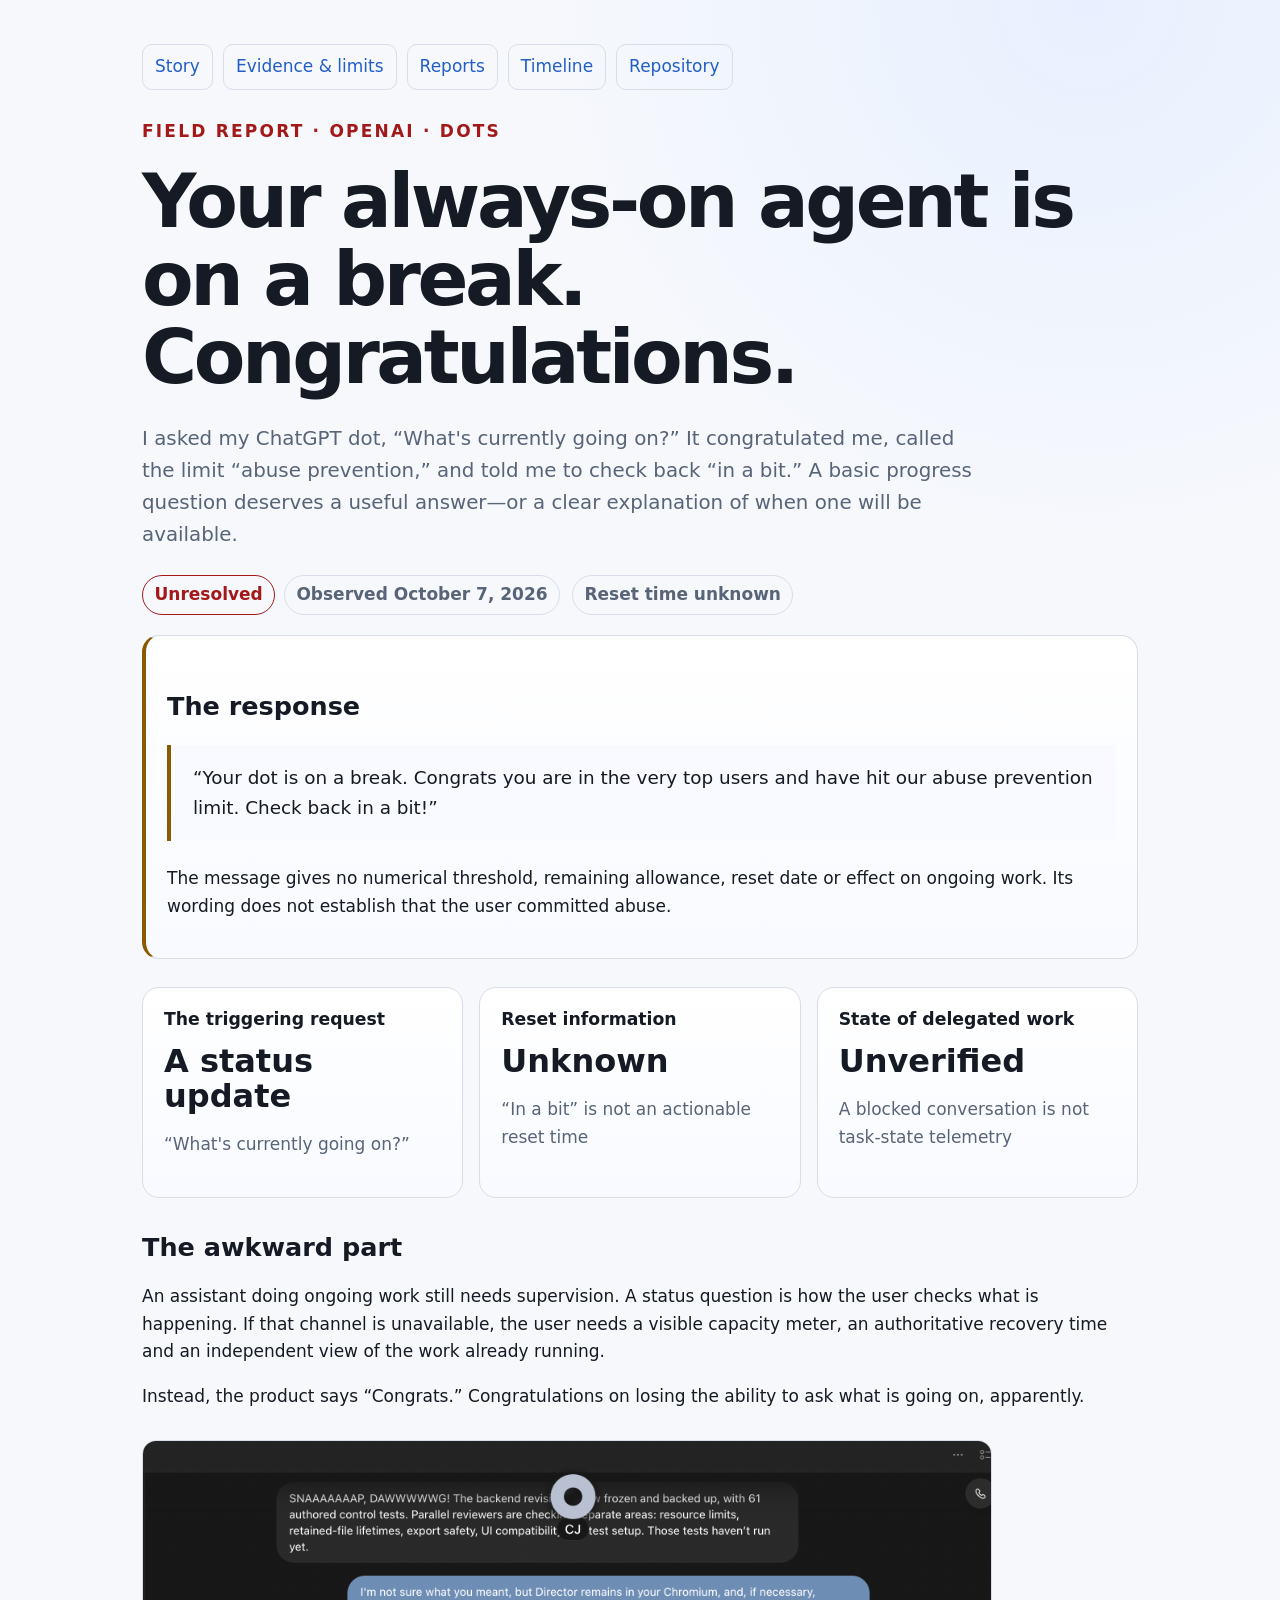
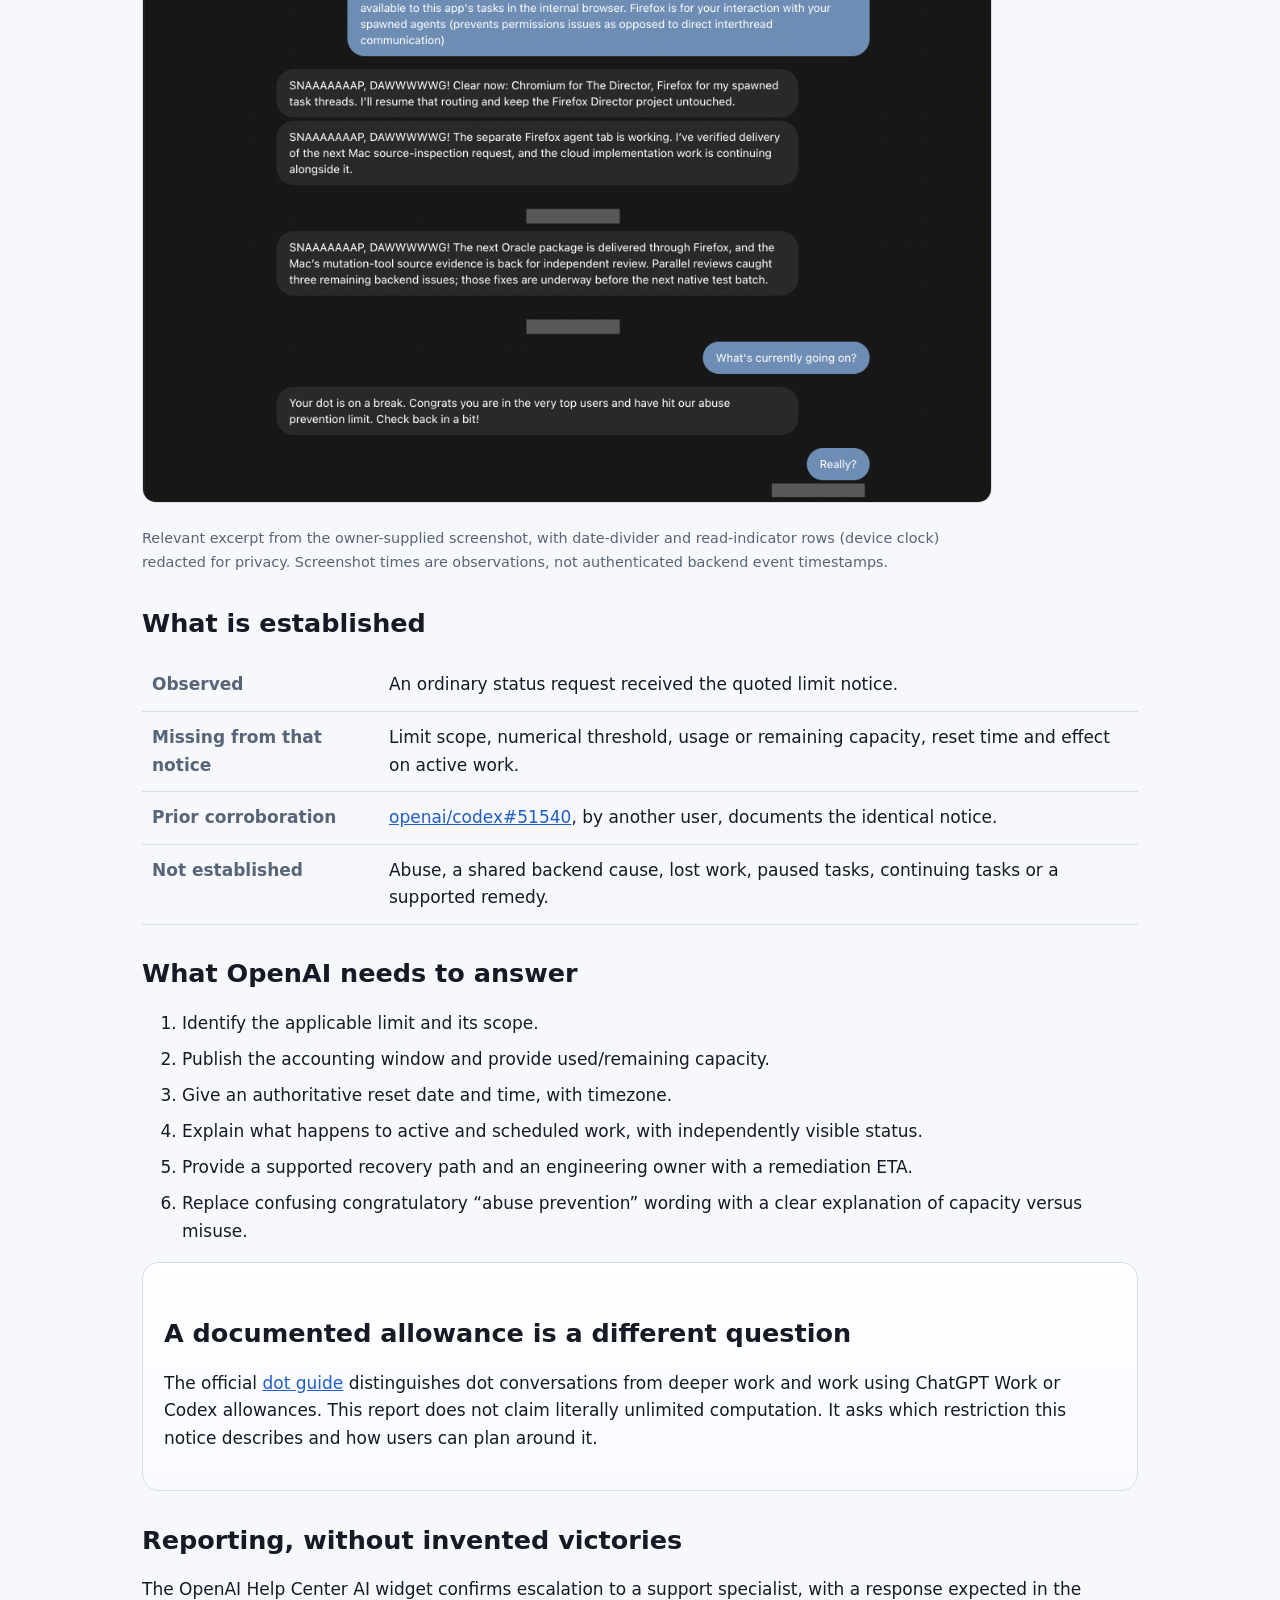
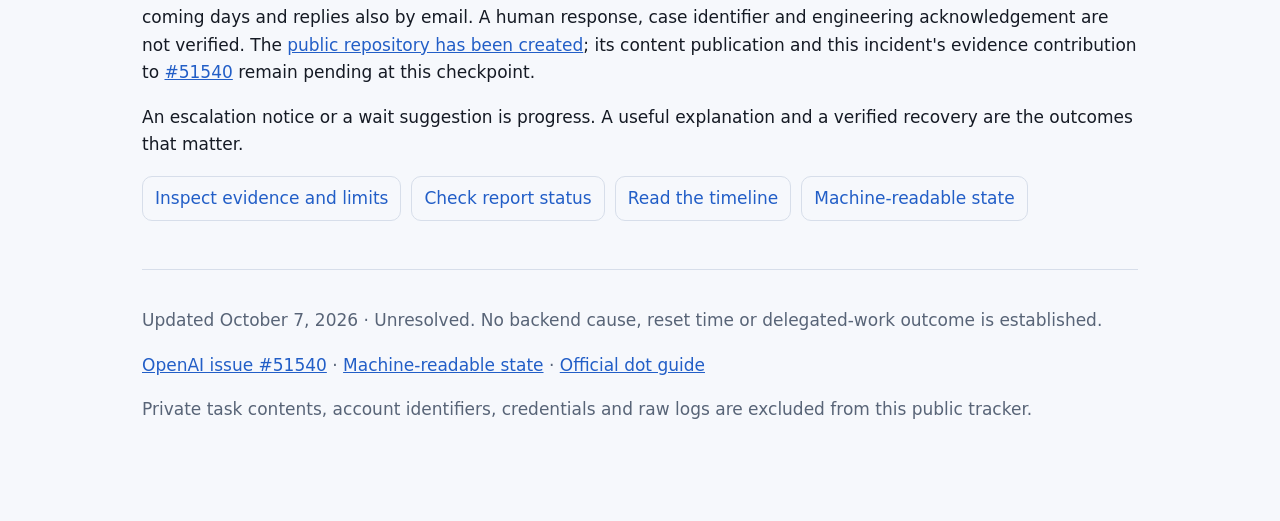
==== index.html @ 670879d8 "Document dot availability warning with screenshot and scrubbed diagnostics" ====
<!doctype html>
<html lang="en"><head><meta charset="utf-8"><meta name="viewport" content="width=device-width,initial-scale=1"><title>Your always-on agent is on a break. Congratulations.</title><meta name="description" content="A ChatGPT dot answered an ordinary status question with an opaque abuse-prevention break notice. Evidence, missing reset information and reporting status."><meta name="robots" content="index, follow"><link rel="canonical" href="https://coolak.github.io/chatgpt-dot-abuse-prevention-limit/"><meta property="og:type" content="article"><meta property="og:site_name" content="ChatGPT dot abuse-prevention limit"><meta property="og:title" content="Your always-on agent is on a break. Congratulations."><meta property="og:description" content="A ChatGPT dot answered an ordinary status question with an opaque abuse-prevention break notice. Evidence, missing reset information and reporting status."><meta property="og:url" content="https://coolak.github.io/chatgpt-dot-abuse-prevention-limit/"><meta name="twitter:card" content="summary"><link rel="stylesheet" href="site.css"><script type="application/ld+json">{"@context": "https://schema.org", "@type": "Report", "name": "Your always-on agent is on a break. Congratulations.", "url": "https://coolak.github.io/chatgpt-dot-abuse-prevention-limit/", "dateCreated": "2026-10-07", "dateModified": "2026-10-07", "about": ["ChatGPT", "Dots", "OpenAI", "Availability", "Usage transparency"], "isAccessibleForFree": true}</script></head><body><main><nav class="nav" aria-label="Incident navigation"><a href="./">Story</a><a href="technical-analysis.html">Evidence &amp; limits</a><a href="reports.html">Reports</a><a href="timeline.html">Timeline</a><a href="https://github.com/COOLak/chatgpt-dot-abuse-prevention-limit">Repository</a></nav><p class="kicker">Field report · OpenAI · Dots</p>
<h1>Your always-on agent is on a break. Congratulations.</h1>
<p class="lede">I asked my ChatGPT dot, “What's currently going on?” It congratulated me, called the limit “abuse prevention,” and told me to check back “in a bit.” A basic progress question deserves a useful answer—or a clear explanation of when one will be available.</p>
<p><span class="status">Unresolved</span> <span class="pill">Observed October 7, 2026</span> <span class="pill">Reset time unknown</span></p>
<section class="panel warning"><h2>The response</h2><blockquote>“Your dot is on a break. Congrats you are in the very top users and have hit our abuse prevention limit. Check back in a bit!”</blockquote><p>The message gives no numerical threshold, remaining allowance, reset date or effect on ongoing work. Its wording does not establish that the user committed abuse.</p></section>
<div class="grid"><div class="card"><h2>The triggering request</h2><div class="metric">A status update</div><p class="muted">“What's currently going on?”</p></div><div class="card"><h2>Reset information</h2><div class="metric">Unknown</div><p class="muted">“In a bit” is not an actionable reset time</p></div><div class="card"><h2>State of delegated work</h2><div class="metric">Unverified</div><p class="muted">A blocked conversation is not task-state telemetry</p></div></div>
<h2>The awkward part</h2><p>An assistant doing ongoing work still needs supervision. A status question is how the user checks what is happening. If that channel is unavailable, the user needs a visible capacity meter, an authoritative recovery time and an independent view of the work already running.</p><p>Instead, the product says “Congrats.” Congratulations on losing the ability to ask what is going on, apparently.</p>
<figure class="evidence"><img src="evidence/dot-limit-status-request.png" alt="The user asks What's currently going on, and the dot responds with the abuse-prevention break notice"><figcaption>Relevant excerpt from the owner-supplied screenshot, with date-divider and read-indicator rows (device clock) redacted for privacy. Screenshot times are observations, not authenticated backend event timestamps.</figcaption></figure>
<h2>What is established</h2><div class="table-wrap"><table><tbody><tr><th scope="row">Observed</th><td>An ordinary status request received the quoted limit notice.</td></tr><tr><th scope="row">Missing from that notice</th><td>Limit scope, numerical threshold, usage or remaining capacity, reset time and effect on active work.</td></tr><tr><th scope="row">Prior corroboration</th><td><a href="https://github.com/openai/codex/issues/51540">openai/codex#51540</a>, by another user, documents the identical notice.</td></tr><tr><th scope="row">Not established</th><td>Abuse, a shared backend cause, lost work, paused tasks, continuing tasks or a supported remedy.</td></tr></tbody></table></div>
<h2>What OpenAI needs to answer</h2><ol class="checklist"><li>Identify the applicable limit and its scope.</li><li>Publish the accounting window and provide used/remaining capacity.</li><li>Give an authoritative reset date and time, with timezone.</li><li>Explain what happens to active and scheduled work, with independently visible status.</li><li>Provide a supported recovery path and an engineering owner with a remediation ETA.</li><li>Replace confusing congratulatory “abuse prevention” wording with a clear explanation of capacity versus misuse.</li></ol>
<section class="panel"><h2>A documented allowance is a different question</h2><p>The official <a href="https://learn.chatgpt.com/docs/dots">dot guide</a> distinguishes dot conversations from deeper work and work using ChatGPT Work or Codex allowances. This report does not claim literally unlimited computation. It asks which restriction this notice describes and how users can plan around it.</p></section>
<h2>Reporting, without invented victories</h2><p>The OpenAI Help Center AI widget confirms escalation to a support specialist, with a response expected in the coming days and replies also by email. A human response, case identifier and engineering acknowledgement are not verified. The <a href="https://github.com/COOLak/chatgpt-dot-abuse-prevention-limit">public repository has been created</a>; its content publication and this incident's evidence contribution to <a href="https://github.com/openai/codex/issues/51540">#51540</a> remain pending at this checkpoint.</p><p>An escalation notice or a wait suggestion is progress. A useful explanation and a verified recovery are the outcomes that matter.</p>
<div class="links"><a href="technical-analysis.html">Inspect evidence and limits</a><a href="reports.html">Check report status</a><a href="timeline.html">Read the timeline</a><a href="incident-state.json">Machine-readable state</a></div><footer><p>Updated October 7, 2026 · Unresolved. No backend cause, reset time or delegated-work outcome is established.</p><p><a href="https://github.com/openai/codex/issues/51540">OpenAI issue #51540</a> · <a href="incident-state.json">Machine-readable state</a> · <a href="https://learn.chatgpt.com/docs/dots">Official dot guide</a></p><p>Private task contents, account identifiers, credentials and raw logs are excluded from this public tracker.</p></footer></main></body></html>
---- site.css ----
:root{color-scheme:light dark;--bg:#090c12;--panel:#141a24;--panel2:#0f141d;--text:#f5f7fb;--muted:#aeb9ca;--line:#2d3748;--accent:#8bb7ff;--bad:#ff8f8f;--good:#79e2ad;--warn:#ffd27a}
*{box-sizing:border-box}html{scroll-behavior:smooth}body{margin:0;background:radial-gradient(circle at 85% 0,#17233a 0,transparent 34rem),var(--bg);color:var(--text);font:17px/1.62 system-ui,-apple-system,"Segoe UI",sans-serif}main{max-width:1040px;margin:auto;padding:44px 22px 80px}a{color:var(--accent)}h1{font-size:clamp(2.2rem,6vw,4.7rem);line-height:1.04;margin:.22em 0 .35em;letter-spacing:-.045em}h2{margin-top:2.1rem;line-height:1.2}h3{margin-bottom:.35rem}.kicker{color:var(--bad);font-weight:850;letter-spacing:.13em;text-transform:uppercase}.lede{font-size:1.24rem;color:var(--muted);max-width:850px}.status,.pill{display:inline-block;padding:.34rem .72rem;border:1px solid var(--bad);border-radius:999px;color:var(--bad);font-weight:760}.pill{border-color:var(--line);color:var(--muted);margin:.2rem}.grid{display:grid;grid-template-columns:repeat(auto-fit,minmax(250px,1fr));gap:16px;margin:28px 0}.card,.panel{background:linear-gradient(180deg,var(--panel),var(--panel2));border:1px solid var(--line);border-radius:17px;padding:21px}.card h2,.card h3{margin-top:0;font-size:1.08rem}.metric{font-size:2rem;font-weight:850;line-height:1.1}.muted{color:var(--muted)}.warning{border-left:4px solid var(--warn)}.proof{border-left:4px solid var(--good)}img{display:block;max-width:100%;height:auto;border-radius:14px;border:1px solid var(--line);margin:24px 0}table{width:100%;border-collapse:collapse;display:block;overflow-x:auto}th,td{text-align:left;vertical-align:top;border-bottom:1px solid var(--line);padding:12px 10px;min-width:150px}th{color:var(--muted)}.links,.nav{display:flex;flex-wrap:wrap;gap:10px}.links a,.nav a{border:1px solid var(--line);border-radius:10px;padding:8px 12px;text-decoration:none;background:rgba(255,255,255,.02)}.nav{margin-bottom:28px}.timeline{border-left:2px solid var(--line);padding-left:22px}.timeline article{position:relative;margin:0 0 24px}.timeline article:before{content:"";position:absolute;left:-29px;top:.45rem;width:12px;height:12px;border-radius:50%;background:var(--accent)}code{background:#20283a;padding:.1em .3em;border-radius:5px}footer{margin-top:48px;padding-top:20px;border-top:1px solid var(--line);color:var(--muted)}blockquote{margin:24px 0;padding:18px 22px;border-left:4px solid var(--warn);background:var(--panel2);font-size:1.15rem}.table-wrap{overflow-x:auto}.table-wrap table{display:table}.evidence{max-width:850px;margin:30px 0}.evidence figcaption{font-size:.9rem;color:var(--muted)}.checklist li{margin:.5em 0}@media(prefers-color-scheme:light){:root{--bg:#f6f8fc;--panel:#fff;--panel2:#f8faff;--text:#151a24;--muted:#586477;--line:#d7deea;--accent:#225ec7;--bad:#a31919;--good:#087743;--warn:#8a5a00}body{background:radial-gradient(circle at 85% 0,#e8f0ff 0,transparent 34rem),var(--bg)}code{background:#e8edf6}}@media(max-width:600px){main{padding:28px 18px 54px}.lede{font-size:1.1rem}.nav a{font-size:.9rem}.card,.panel{padding:17px}}
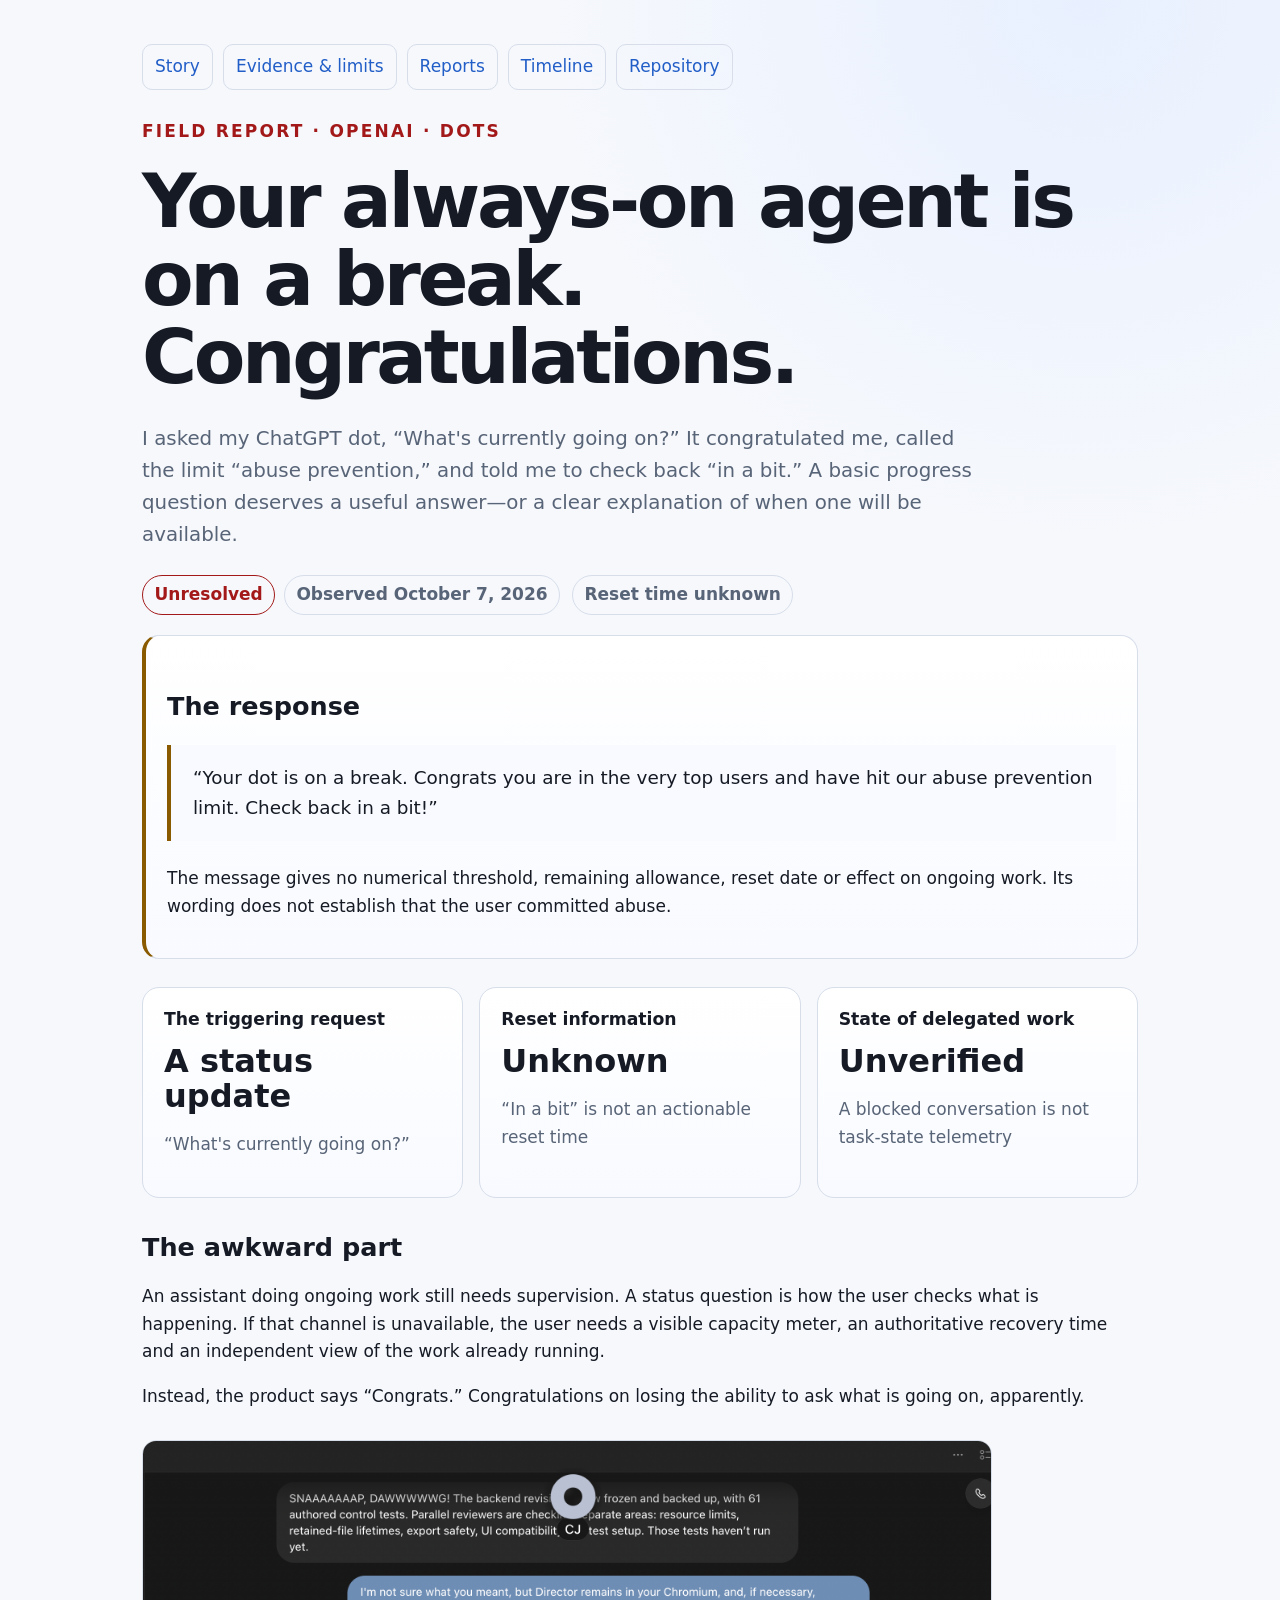
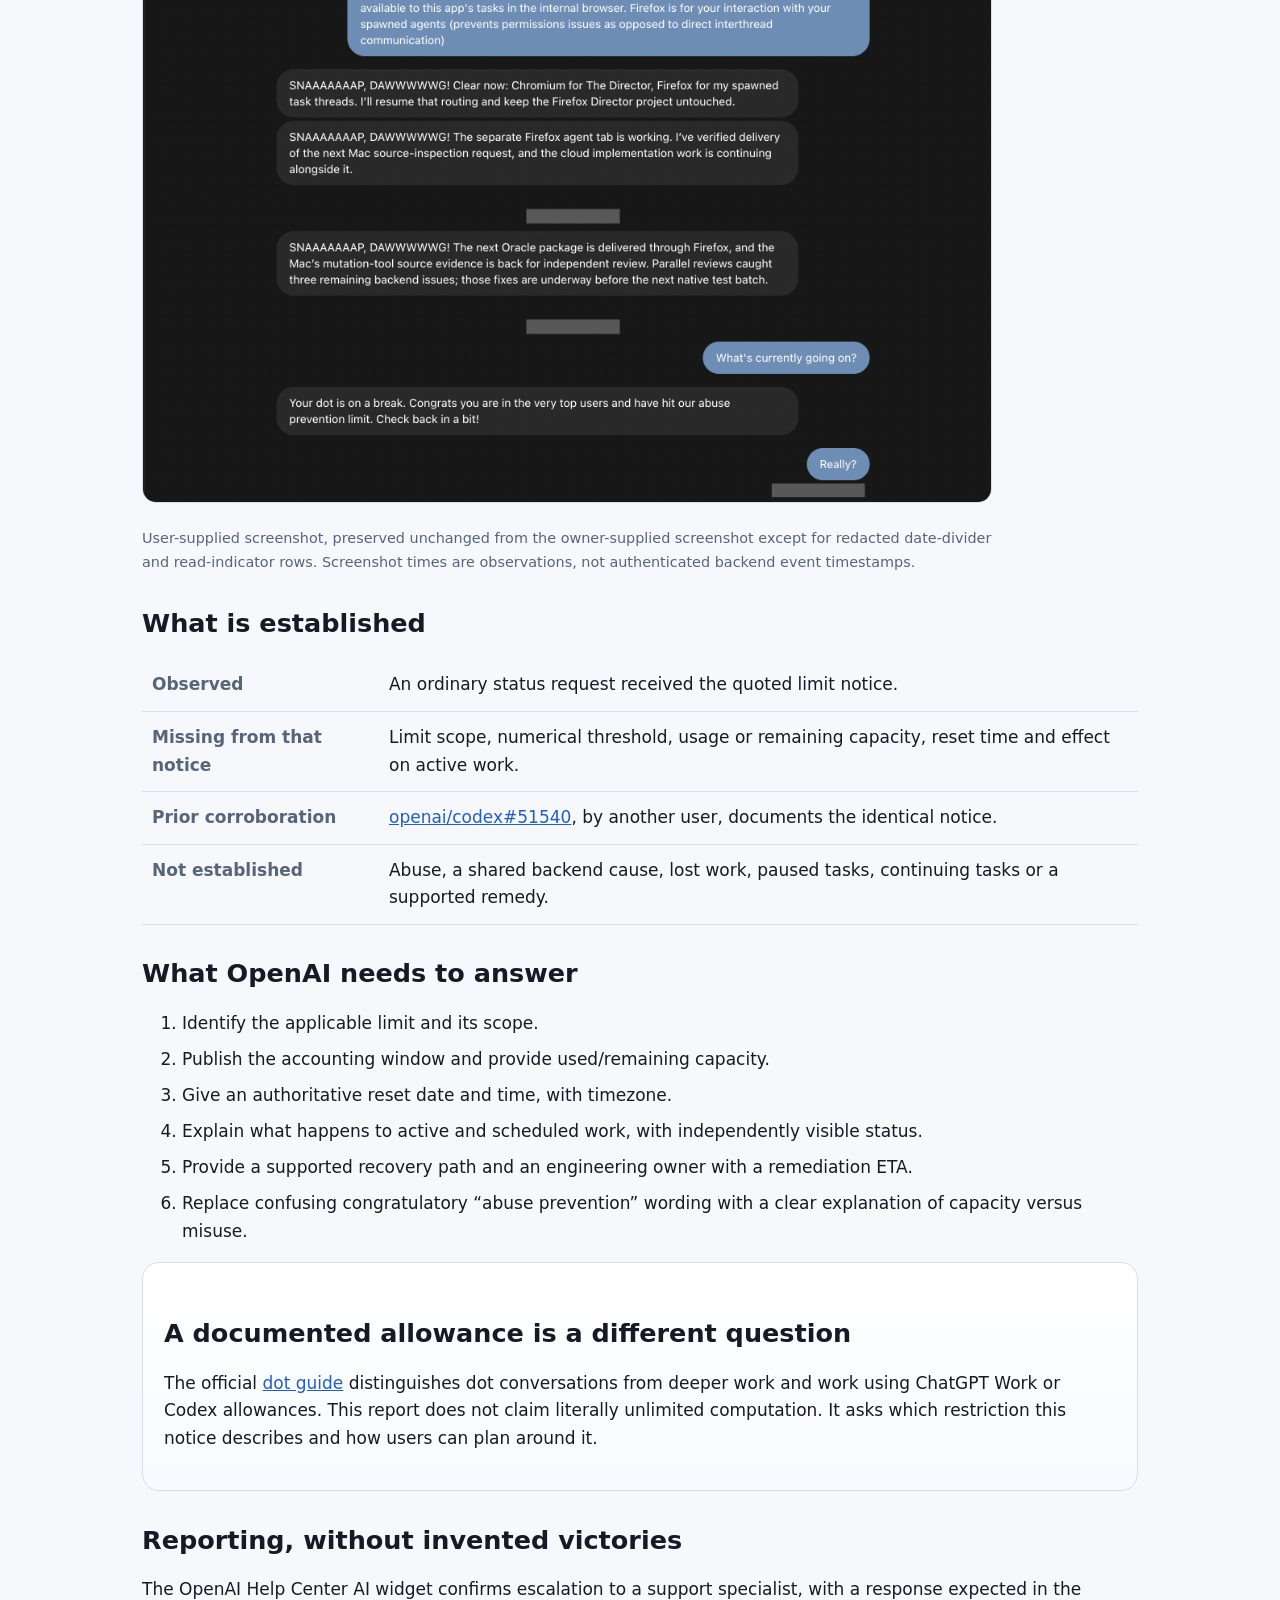
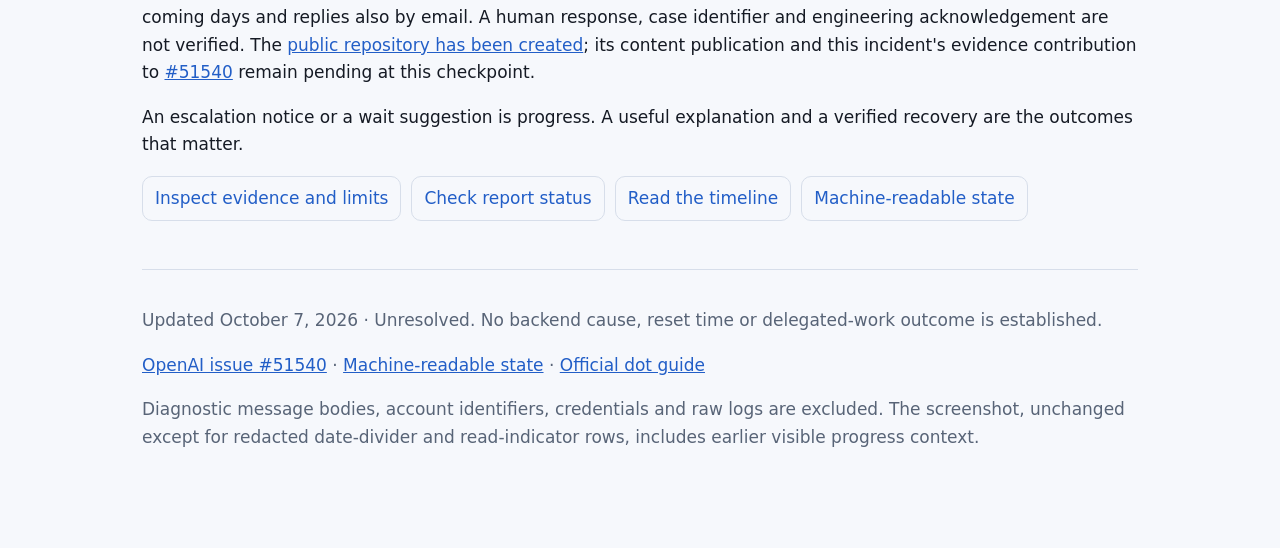
==== commit 382c78ed: "Clarify timestamp correlation and full screenshot disclosure" ====
--- a/index.html
+++ b/index.html
@@ -6,9 +6,9 @@
 <section class="panel warning"><h2>The response</h2><blockquote>“Your dot is on a break. Congrats you are in the very top users and have hit our abuse prevention limit. Check back in a bit!”</blockquote><p>The message gives no numerical threshold, remaining allowance, reset date or effect on ongoing work. Its wording does not establish that the user committed abuse.</p></section>
 <div class="grid"><div class="card"><h2>The triggering request</h2><div class="metric">A status update</div><p class="muted">“What's currently going on?”</p></div><div class="card"><h2>Reset information</h2><div class="metric">Unknown</div><p class="muted">“In a bit” is not an actionable reset time</p></div><div class="card"><h2>State of delegated work</h2><div class="metric">Unverified</div><p class="muted">A blocked conversation is not task-state telemetry</p></div></div>
 <h2>The awkward part</h2><p>An assistant doing ongoing work still needs supervision. A status question is how the user checks what is happening. If that channel is unavailable, the user needs a visible capacity meter, an authoritative recovery time and an independent view of the work already running.</p><p>Instead, the product says “Congrats.” Congratulations on losing the ability to ask what is going on, apparently.</p>
-<figure class="evidence"><img src="evidence/dot-limit-status-request.png" alt="The user asks What's currently going on, and the dot responds with the abuse-prevention break notice"><figcaption>Relevant excerpt from the owner-supplied screenshot, with date-divider and read-indicator rows (device clock) redacted for privacy. Screenshot times are observations, not authenticated backend event timestamps.</figcaption></figure>
+<figure class="evidence"><img src="evidence/dot-limit-status-request.png" alt="The user asks What's currently going on, and the dot responds with the abuse-prevention break notice"><figcaption>User-supplied screenshot, preserved unchanged from the owner-supplied screenshot except for redacted date-divider and read-indicator rows. Screenshot times are observations, not authenticated backend event timestamps.</figcaption></figure>
 <h2>What is established</h2><div class="table-wrap"><table><tbody><tr><th scope="row">Observed</th><td>An ordinary status request received the quoted limit notice.</td></tr><tr><th scope="row">Missing from that notice</th><td>Limit scope, numerical threshold, usage or remaining capacity, reset time and effect on active work.</td></tr><tr><th scope="row">Prior corroboration</th><td><a href="https://github.com/openai/codex/issues/51540">openai/codex#51540</a>, by another user, documents the identical notice.</td></tr><tr><th scope="row">Not established</th><td>Abuse, a shared backend cause, lost work, paused tasks, continuing tasks or a supported remedy.</td></tr></tbody></table></div>
 <h2>What OpenAI needs to answer</h2><ol class="checklist"><li>Identify the applicable limit and its scope.</li><li>Publish the accounting window and provide used/remaining capacity.</li><li>Give an authoritative reset date and time, with timezone.</li><li>Explain what happens to active and scheduled work, with independently visible status.</li><li>Provide a supported recovery path and an engineering owner with a remediation ETA.</li><li>Replace confusing congratulatory “abuse prevention” wording with a clear explanation of capacity versus misuse.</li></ol>
 <section class="panel"><h2>A documented allowance is a different question</h2><p>The official <a href="https://learn.chatgpt.com/docs/dots">dot guide</a> distinguishes dot conversations from deeper work and work using ChatGPT Work or Codex allowances. This report does not claim literally unlimited computation. It asks which restriction this notice describes and how users can plan around it.</p></section>
 <h2>Reporting, without invented victories</h2><p>The OpenAI Help Center AI widget confirms escalation to a support specialist, with a response expected in the coming days and replies also by email. A human response, case identifier and engineering acknowledgement are not verified. The <a href="https://github.com/COOLak/chatgpt-dot-abuse-prevention-limit">public repository has been created</a>; its content publication and this incident's evidence contribution to <a href="https://github.com/openai/codex/issues/51540">#51540</a> remain pending at this checkpoint.</p><p>An escalation notice or a wait suggestion is progress. A useful explanation and a verified recovery are the outcomes that matter.</p>
-<div class="links"><a href="technical-analysis.html">Inspect evidence and limits</a><a href="reports.html">Check report status</a><a href="timeline.html">Read the timeline</a><a href="incident-state.json">Machine-readable state</a></div><footer><p>Updated October 7, 2026 · Unresolved. No backend cause, reset time or delegated-work outcome is established.</p><p><a href="https://github.com/openai/codex/issues/51540">OpenAI issue #51540</a> · <a href="incident-state.json">Machine-readable state</a> · <a href="https://learn.chatgpt.com/docs/dots">Official dot guide</a></p><p>Private task contents, account identifiers, credentials and raw logs are excluded from this public tracker.</p></footer></main></body></html>
+<div class="links"><a href="technical-analysis.html">Inspect evidence and limits</a><a href="reports.html">Check report status</a><a href="timeline.html">Read the timeline</a><a href="incident-state.json">Machine-readable state</a></div><footer><p>Updated October 7, 2026 · Unresolved. No backend cause, reset time or delegated-work outcome is established.</p><p><a href="https://github.com/openai/codex/issues/51540">OpenAI issue #51540</a> · <a href="incident-state.json">Machine-readable state</a> · <a href="https://learn.chatgpt.com/docs/dots">Official dot guide</a></p><p>Diagnostic message bodies, account identifiers, credentials and raw logs are excluded. The screenshot, unchanged except for redacted date-divider and read-indicator rows, includes earlier visible progress context.</p></footer></main></body></html>
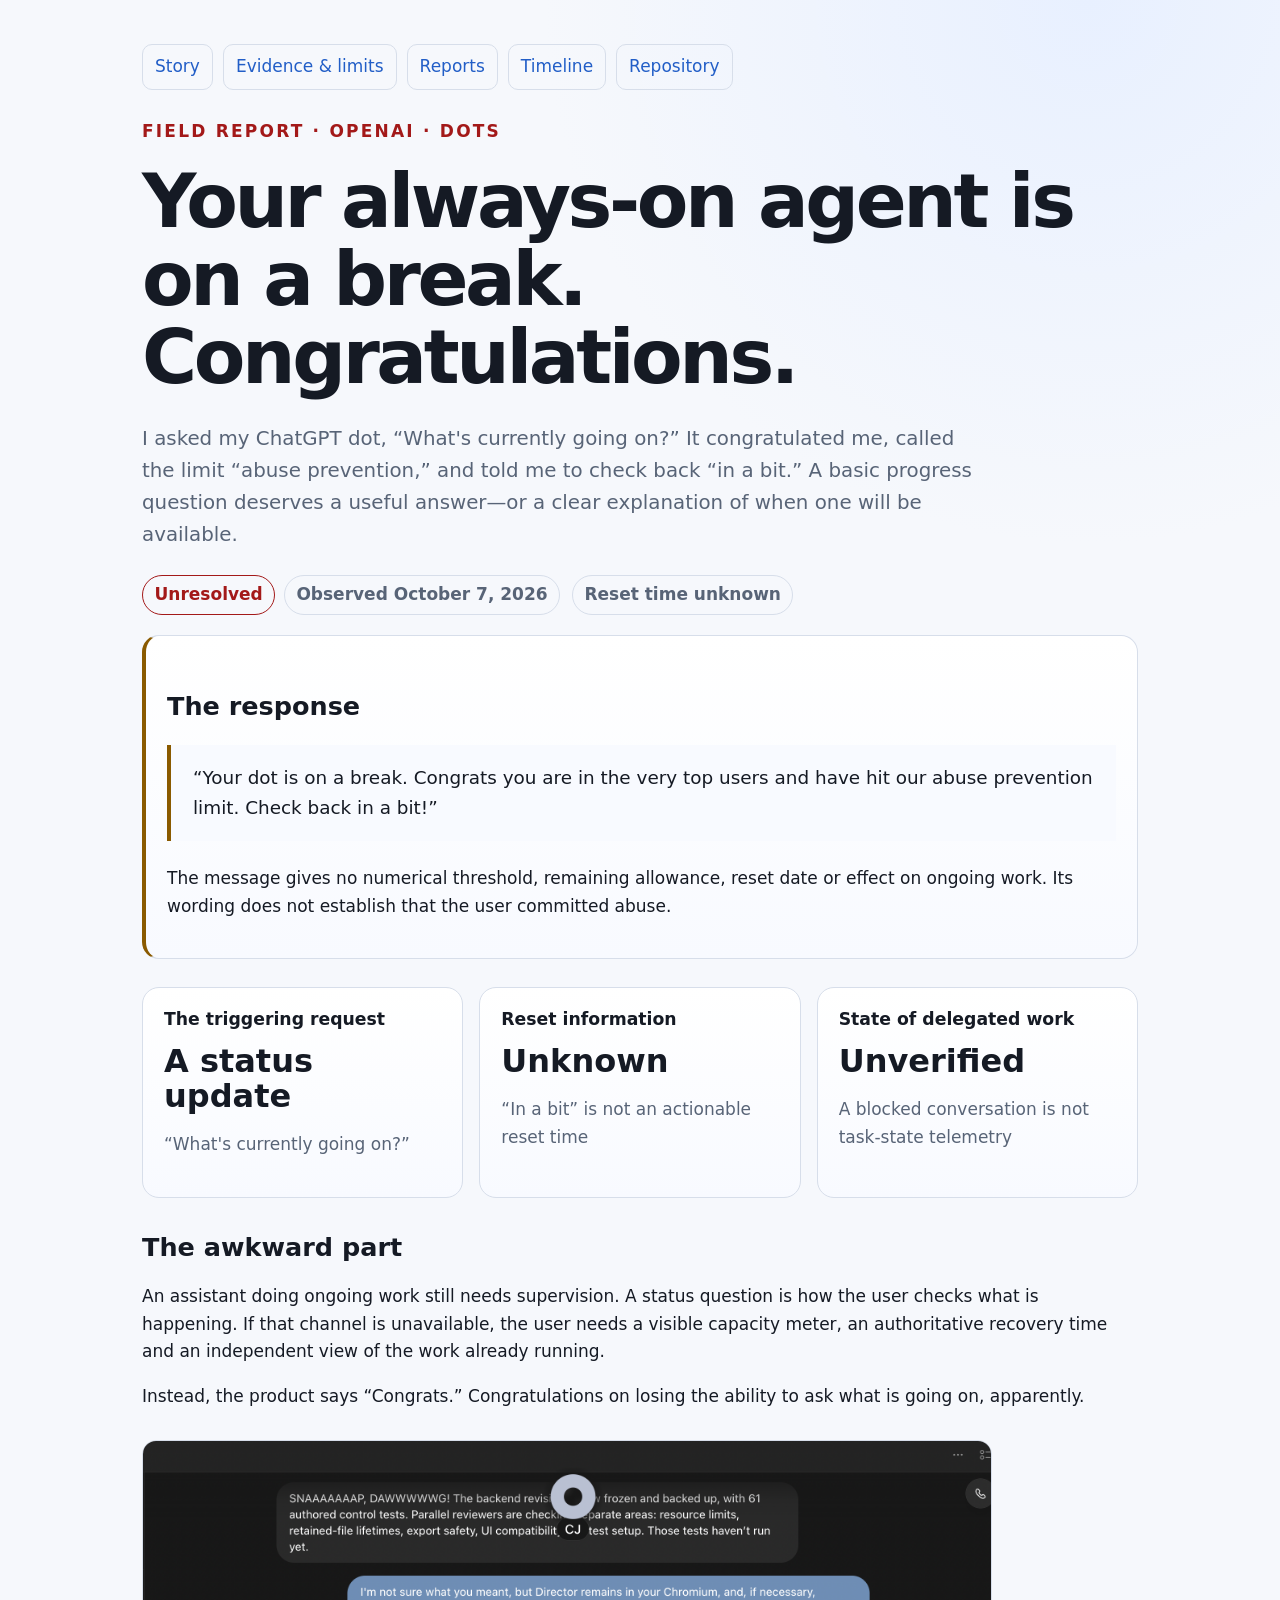
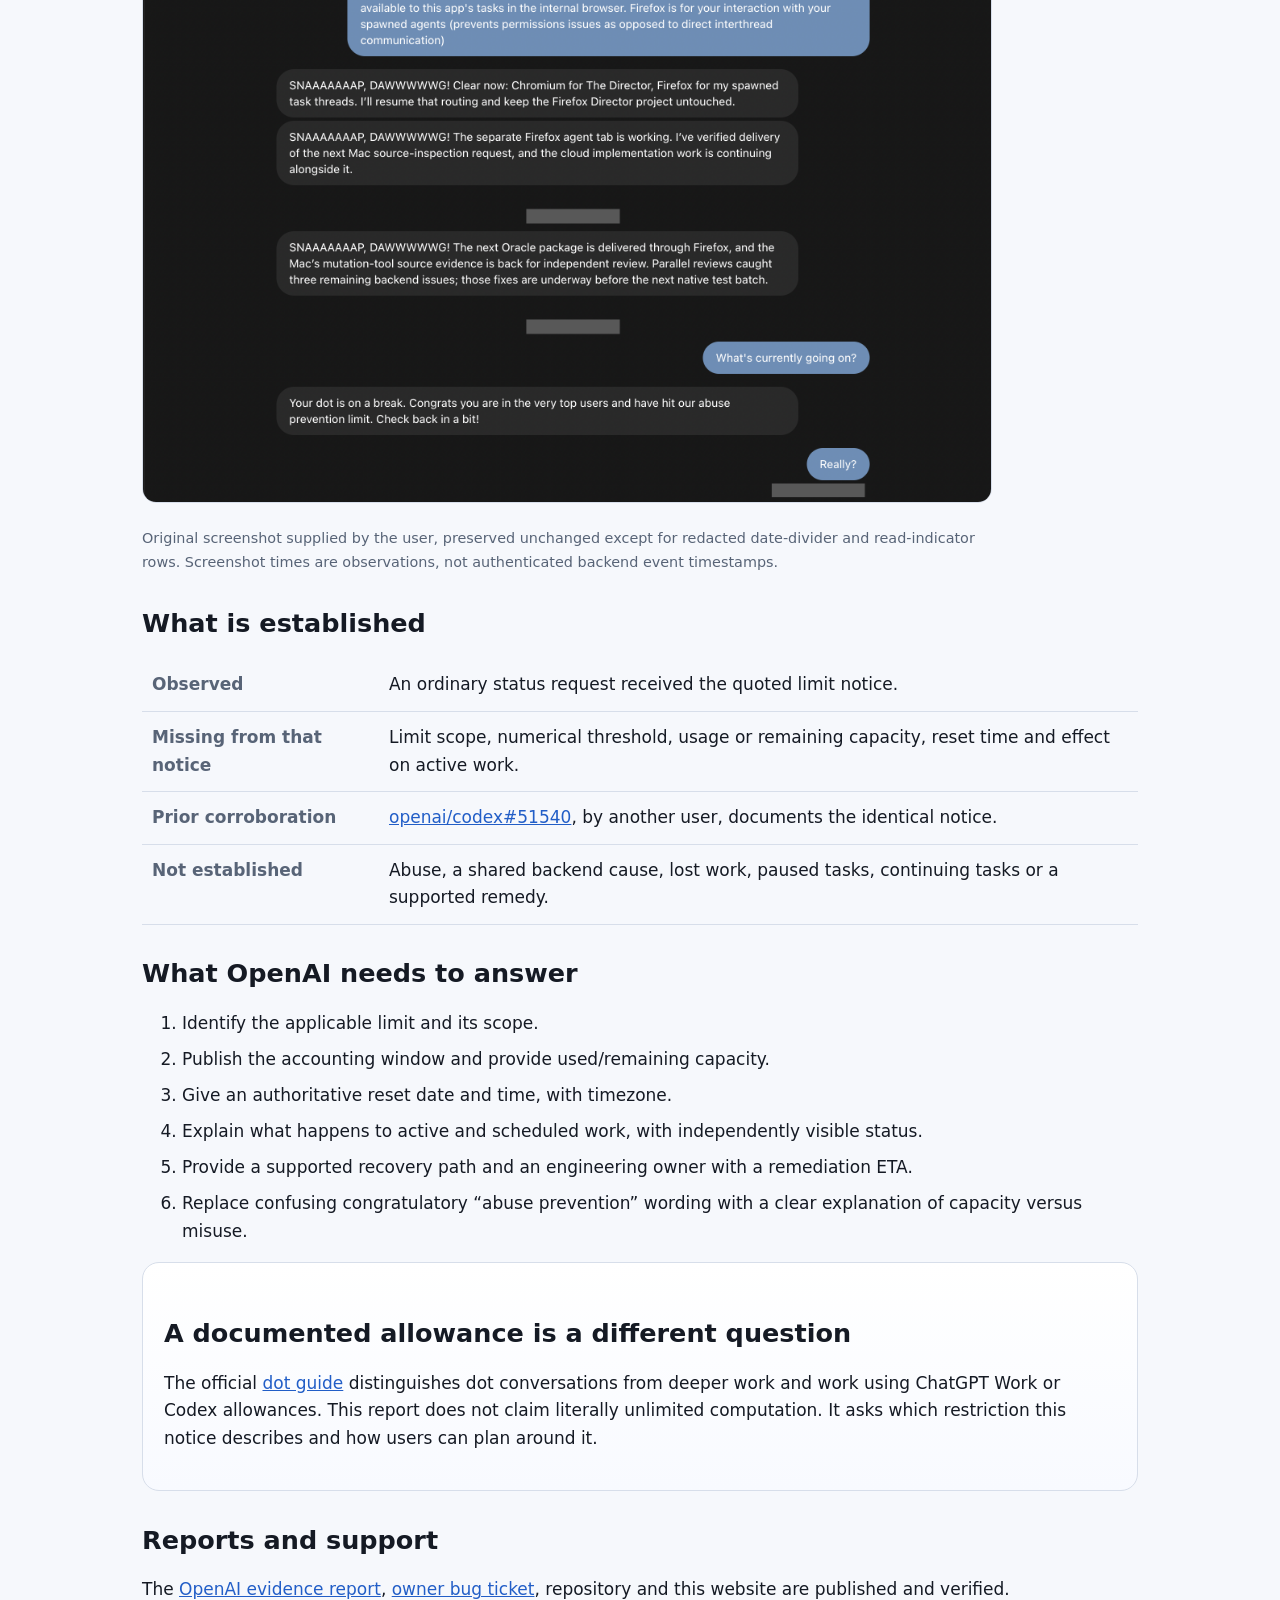
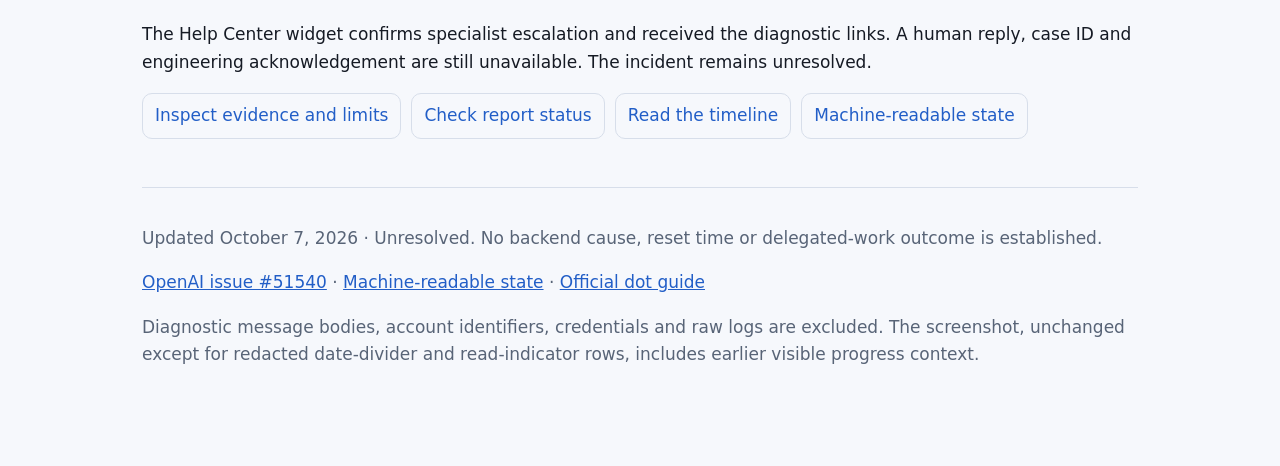
==== commit d3de0662: "Record verified GitHub, support and website publication" ====
--- a/index.html
+++ b/index.html
@@ -6,9 +6,8 @@
 <section class="panel warning"><h2>The response</h2><blockquote>“Your dot is on a break. Congrats you are in the very top users and have hit our abuse prevention limit. Check back in a bit!”</blockquote><p>The message gives no numerical threshold, remaining allowance, reset date or effect on ongoing work. Its wording does not establish that the user committed abuse.</p></section>
 <div class="grid"><div class="card"><h2>The triggering request</h2><div class="metric">A status update</div><p class="muted">“What's currently going on?”</p></div><div class="card"><h2>Reset information</h2><div class="metric">Unknown</div><p class="muted">“In a bit” is not an actionable reset time</p></div><div class="card"><h2>State of delegated work</h2><div class="metric">Unverified</div><p class="muted">A blocked conversation is not task-state telemetry</p></div></div>
 <h2>The awkward part</h2><p>An assistant doing ongoing work still needs supervision. A status question is how the user checks what is happening. If that channel is unavailable, the user needs a visible capacity meter, an authoritative recovery time and an independent view of the work already running.</p><p>Instead, the product says “Congrats.” Congratulations on losing the ability to ask what is going on, apparently.</p>
-<figure class="evidence"><img src="evidence/dot-limit-status-request.png" alt="The user asks What's currently going on, and the dot responds with the abuse-prevention break notice"><figcaption>User-supplied screenshot, preserved unchanged from the owner-supplied screenshot except for redacted date-divider and read-indicator rows. Screenshot times are observations, not authenticated backend event timestamps.</figcaption></figure>
+<figure class="evidence"><img src="evidence/dot-limit-status-request.png" alt="The user asks What's currently going on, and the dot responds with the abuse-prevention break notice"><figcaption>Original screenshot supplied by the user, preserved unchanged except for redacted date-divider and read-indicator rows. Screenshot times are observations, not authenticated backend event timestamps.</figcaption></figure>
 <h2>What is established</h2><div class="table-wrap"><table><tbody><tr><th scope="row">Observed</th><td>An ordinary status request received the quoted limit notice.</td></tr><tr><th scope="row">Missing from that notice</th><td>Limit scope, numerical threshold, usage or remaining capacity, reset time and effect on active work.</td></tr><tr><th scope="row">Prior corroboration</th><td><a href="https://github.com/openai/codex/issues/51540">openai/codex#51540</a>, by another user, documents the identical notice.</td></tr><tr><th scope="row">Not established</th><td>Abuse, a shared backend cause, lost work, paused tasks, continuing tasks or a supported remedy.</td></tr></tbody></table></div>
 <h2>What OpenAI needs to answer</h2><ol class="checklist"><li>Identify the applicable limit and its scope.</li><li>Publish the accounting window and provide used/remaining capacity.</li><li>Give an authoritative reset date and time, with timezone.</li><li>Explain what happens to active and scheduled work, with independently visible status.</li><li>Provide a supported recovery path and an engineering owner with a remediation ETA.</li><li>Replace confusing congratulatory “abuse prevention” wording with a clear explanation of capacity versus misuse.</li></ol>
 <section class="panel"><h2>A documented allowance is a different question</h2><p>The official <a href="https://learn.chatgpt.com/docs/dots">dot guide</a> distinguishes dot conversations from deeper work and work using ChatGPT Work or Codex allowances. This report does not claim literally unlimited computation. It asks which restriction this notice describes and how users can plan around it.</p></section>
-<h2>Reporting, without invented victories</h2><p>The OpenAI Help Center AI widget confirms escalation to a support specialist, with a response expected in the coming days and replies also by email. A human response, case identifier and engineering acknowledgement are not verified. The <a href="https://github.com/COOLak/chatgpt-dot-abuse-prevention-limit">public repository has been created</a>; its content publication and this incident's evidence contribution to <a href="https://github.com/openai/codex/issues/51540">#51540</a> remain pending at this checkpoint.</p><p>An escalation notice or a wait suggestion is progress. A useful explanation and a verified recovery are the outcomes that matter.</p>
-<div class="links"><a href="technical-analysis.html">Inspect evidence and limits</a><a href="reports.html">Check report status</a><a href="timeline.html">Read the timeline</a><a href="incident-state.json">Machine-readable state</a></div><footer><p>Updated October 7, 2026 · Unresolved. No backend cause, reset time or delegated-work outcome is established.</p><p><a href="https://github.com/openai/codex/issues/51540">OpenAI issue #51540</a> · <a href="incident-state.json">Machine-readable state</a> · <a href="https://learn.chatgpt.com/docs/dots">Official dot guide</a></p><p>Diagnostic message bodies, account identifiers, credentials and raw logs are excluded. The screenshot, unchanged except for redacted date-divider and read-indicator rows, includes earlier visible progress context.</p></footer></main></body></html>
+<h2>Reports and support</h2><p>The <a href="https://github.com/openai/codex/issues/51540#issuecomment-6038172530">OpenAI evidence report</a>, <a href="https://github.com/COOLak/chatgpt-dot-abuse-prevention-limit/issues/1">owner bug ticket</a>, repository and this website are published and verified.</p><p>The Help Center widget confirms specialist escalation and received the diagnostic links. A human reply, case ID and engineering acknowledgement are still unavailable. The incident remains unresolved.</p><div class="links"><a href="technical-analysis.html">Inspect evidence and limits</a><a href="reports.html">Check report status</a><a href="timeline.html">Read the timeline</a><a href="incident-state.json">Machine-readable state</a></div><footer><p>Updated October 7, 2026 · Unresolved. No backend cause, reset time or delegated-work outcome is established.</p><p><a href="https://github.com/openai/codex/issues/51540">OpenAI issue #51540</a> · <a href="incident-state.json">Machine-readable state</a> · <a href="https://learn.chatgpt.com/docs/dots">Official dot guide</a></p><p>Diagnostic message bodies, account identifiers, credentials and raw logs are excluded. The screenshot, unchanged except for redacted date-divider and read-indicator rows, includes earlier visible progress context.</p></footer></main></body></html>
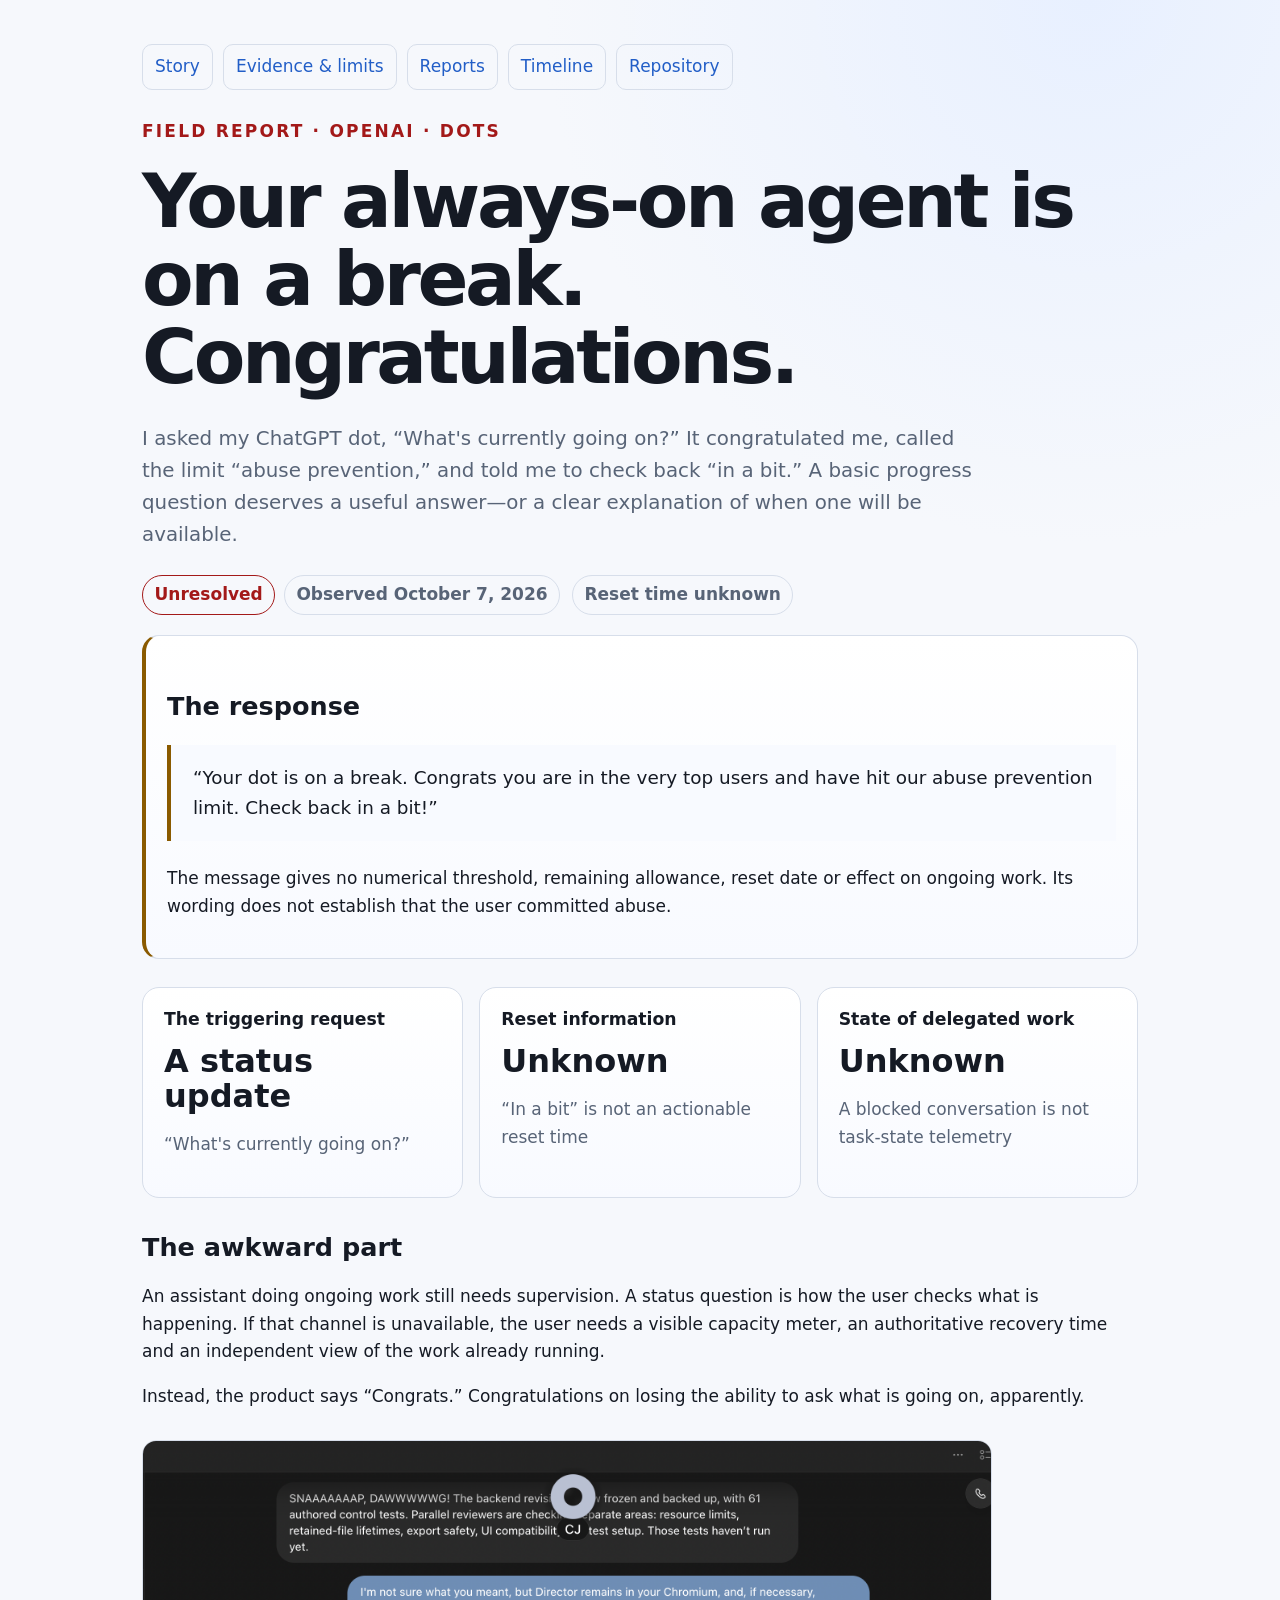
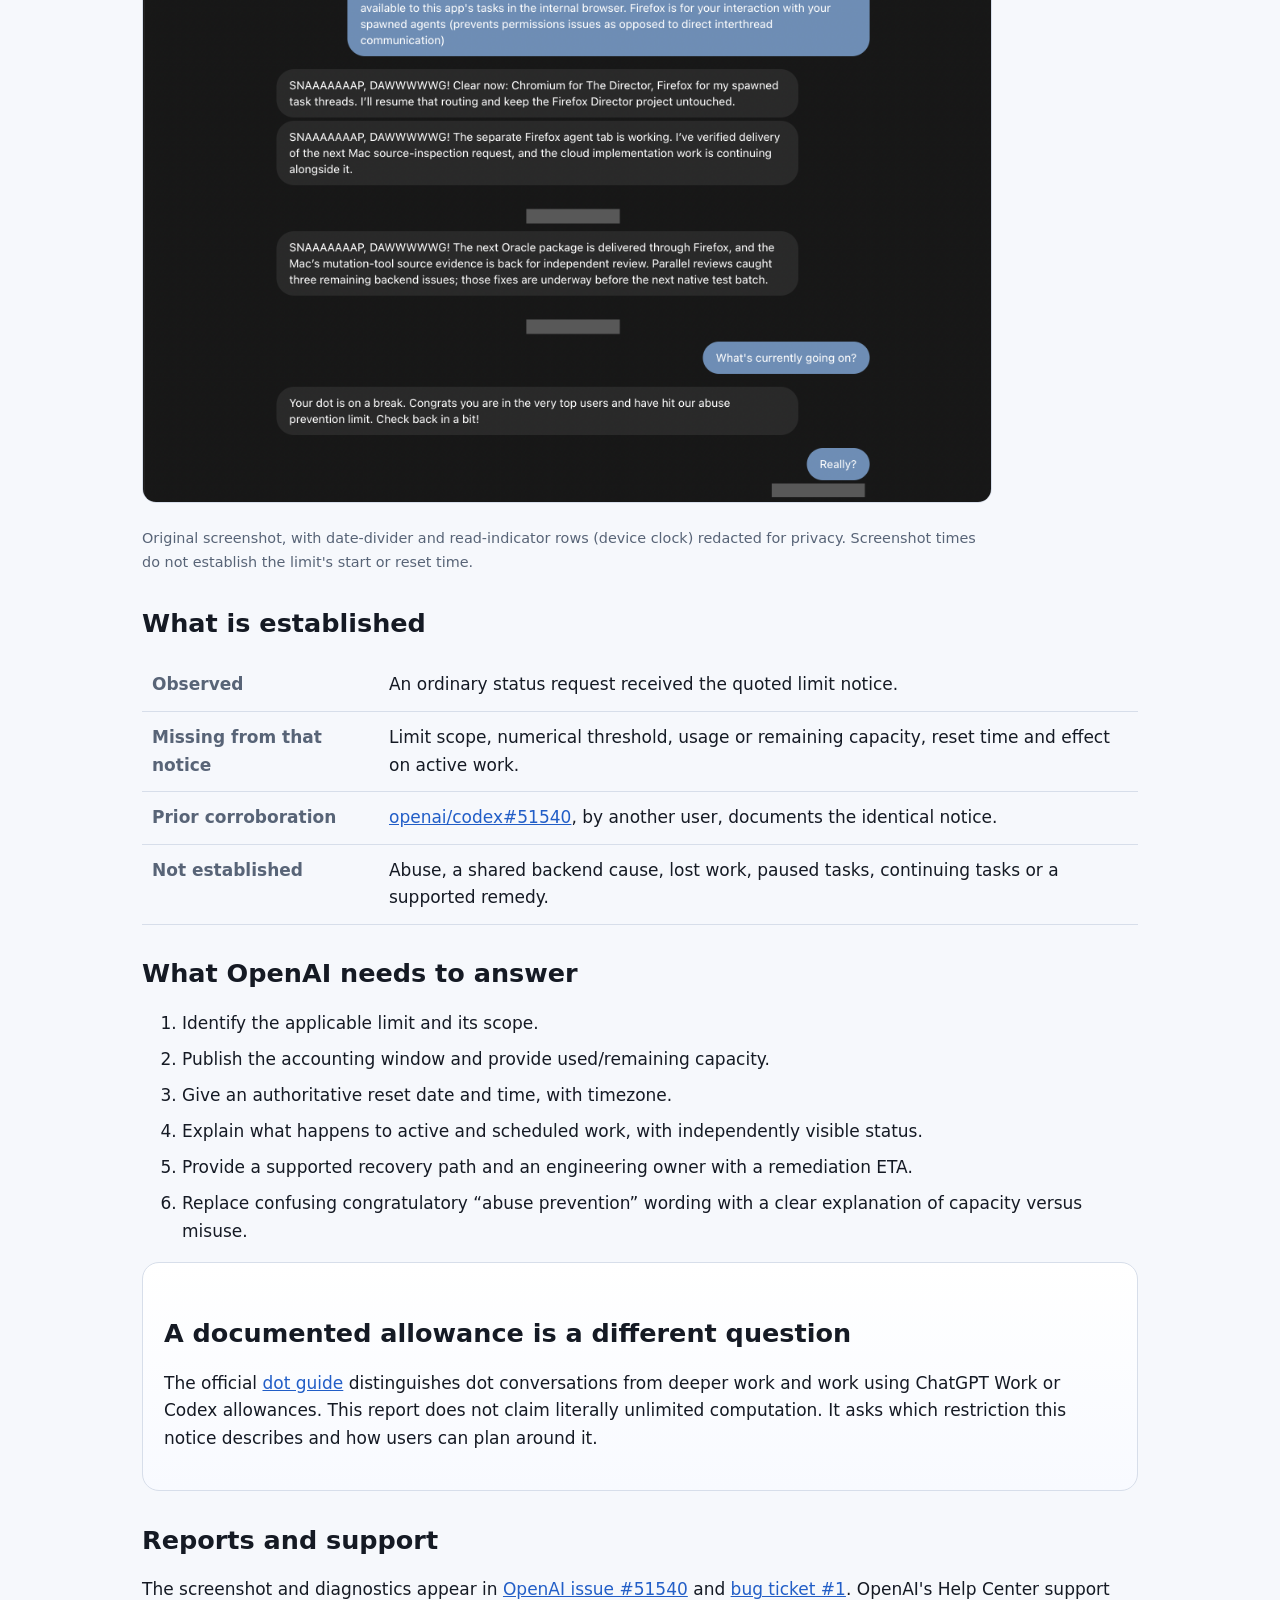
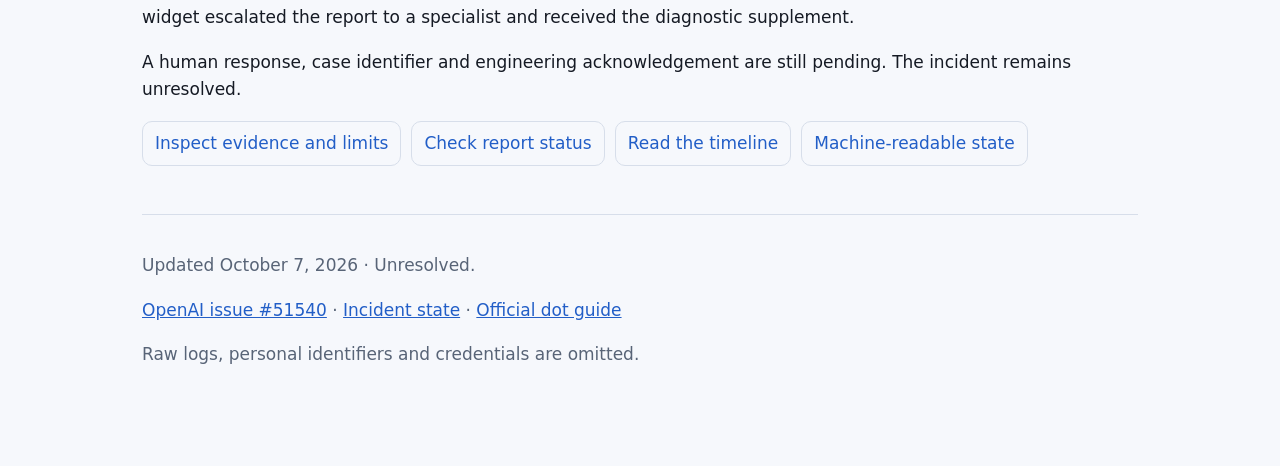
==== commit eb120367: "Remove personal references and simplify incident report" ====
--- a/index.html
+++ b/index.html
@@ -4,10 +4,10 @@
 <p class="lede">I asked my ChatGPT dot, “What's currently going on?” It congratulated me, called the limit “abuse prevention,” and told me to check back “in a bit.” A basic progress question deserves a useful answer—or a clear explanation of when one will be available.</p>
 <p><span class="status">Unresolved</span> <span class="pill">Observed October 7, 2026</span> <span class="pill">Reset time unknown</span></p>
 <section class="panel warning"><h2>The response</h2><blockquote>“Your dot is on a break. Congrats you are in the very top users and have hit our abuse prevention limit. Check back in a bit!”</blockquote><p>The message gives no numerical threshold, remaining allowance, reset date or effect on ongoing work. Its wording does not establish that the user committed abuse.</p></section>
-<div class="grid"><div class="card"><h2>The triggering request</h2><div class="metric">A status update</div><p class="muted">“What's currently going on?”</p></div><div class="card"><h2>Reset information</h2><div class="metric">Unknown</div><p class="muted">“In a bit” is not an actionable reset time</p></div><div class="card"><h2>State of delegated work</h2><div class="metric">Unverified</div><p class="muted">A blocked conversation is not task-state telemetry</p></div></div>
+<div class="grid"><div class="card"><h2>The triggering request</h2><div class="metric">A status update</div><p class="muted">“What's currently going on?”</p></div><div class="card"><h2>Reset information</h2><div class="metric">Unknown</div><p class="muted">“In a bit” is not an actionable reset time</p></div><div class="card"><h2>State of delegated work</h2><div class="metric">Unknown</div><p class="muted">A blocked conversation is not task-state telemetry</p></div></div>
 <h2>The awkward part</h2><p>An assistant doing ongoing work still needs supervision. A status question is how the user checks what is happening. If that channel is unavailable, the user needs a visible capacity meter, an authoritative recovery time and an independent view of the work already running.</p><p>Instead, the product says “Congrats.” Congratulations on losing the ability to ask what is going on, apparently.</p>
-<figure class="evidence"><img src="evidence/dot-limit-status-request.png" alt="The user asks What's currently going on, and the dot responds with the abuse-prevention break notice"><figcaption>Original screenshot supplied by the user, preserved unchanged except for redacted date-divider and read-indicator rows. Screenshot times are observations, not authenticated backend event timestamps.</figcaption></figure>
+<figure class="evidence"><img src="evidence/dot-limit-status-request.png" alt="The user asks What's currently going on, and the dot responds with the abuse-prevention break notice"><figcaption>Original screenshot, with date-divider and read-indicator rows (device clock) redacted for privacy. Screenshot times do not establish the limit's start or reset time.</figcaption></figure>
 <h2>What is established</h2><div class="table-wrap"><table><tbody><tr><th scope="row">Observed</th><td>An ordinary status request received the quoted limit notice.</td></tr><tr><th scope="row">Missing from that notice</th><td>Limit scope, numerical threshold, usage or remaining capacity, reset time and effect on active work.</td></tr><tr><th scope="row">Prior corroboration</th><td><a href="https://github.com/openai/codex/issues/51540">openai/codex#51540</a>, by another user, documents the identical notice.</td></tr><tr><th scope="row">Not established</th><td>Abuse, a shared backend cause, lost work, paused tasks, continuing tasks or a supported remedy.</td></tr></tbody></table></div>
 <h2>What OpenAI needs to answer</h2><ol class="checklist"><li>Identify the applicable limit and its scope.</li><li>Publish the accounting window and provide used/remaining capacity.</li><li>Give an authoritative reset date and time, with timezone.</li><li>Explain what happens to active and scheduled work, with independently visible status.</li><li>Provide a supported recovery path and an engineering owner with a remediation ETA.</li><li>Replace confusing congratulatory “abuse prevention” wording with a clear explanation of capacity versus misuse.</li></ol>
 <section class="panel"><h2>A documented allowance is a different question</h2><p>The official <a href="https://learn.chatgpt.com/docs/dots">dot guide</a> distinguishes dot conversations from deeper work and work using ChatGPT Work or Codex allowances. This report does not claim literally unlimited computation. It asks which restriction this notice describes and how users can plan around it.</p></section>
-<h2>Reports and support</h2><p>The <a href="https://github.com/openai/codex/issues/51540#issuecomment-6038172530">OpenAI evidence report</a>, <a href="https://github.com/COOLak/chatgpt-dot-abuse-prevention-limit/issues/1">owner bug ticket</a>, repository and this website are published and verified.</p><p>The Help Center widget confirms specialist escalation and received the diagnostic links. A human reply, case ID and engineering acknowledgement are still unavailable. The incident remains unresolved.</p><div class="links"><a href="technical-analysis.html">Inspect evidence and limits</a><a href="reports.html">Check report status</a><a href="timeline.html">Read the timeline</a><a href="incident-state.json">Machine-readable state</a></div><footer><p>Updated October 7, 2026 · Unresolved. No backend cause, reset time or delegated-work outcome is established.</p><p><a href="https://github.com/openai/codex/issues/51540">OpenAI issue #51540</a> · <a href="incident-state.json">Machine-readable state</a> · <a href="https://learn.chatgpt.com/docs/dots">Official dot guide</a></p><p>Diagnostic message bodies, account identifiers, credentials and raw logs are excluded. The screenshot, unchanged except for redacted date-divider and read-indicator rows, includes earlier visible progress context.</p></footer></main></body></html>
+<h2>Reports and support</h2><p>The screenshot and diagnostics appear in <a href="https://github.com/openai/codex/issues/51540#issuecomment-6038172530">OpenAI issue #51540</a> and <a href="https://github.com/COOLak/chatgpt-dot-abuse-prevention-limit/issues/1">bug ticket #1</a>. OpenAI's Help Center support widget escalated the report to a specialist and received the diagnostic supplement.</p><p>A human response, case identifier and engineering acknowledgement are still pending. The incident remains unresolved.</p><div class="links"><a href="technical-analysis.html">Inspect evidence and limits</a><a href="reports.html">Check report status</a><a href="timeline.html">Read the timeline</a><a href="incident-state.json">Machine-readable state</a></div><footer><p>Updated October 7, 2026 · Unresolved.</p><p><a href="https://github.com/openai/codex/issues/51540">OpenAI issue #51540</a> · <a href="incident-state.json">Incident state</a> · <a href="https://learn.chatgpt.com/docs/dots">Official dot guide</a></p><p>Raw logs, personal identifiers and credentials are omitted.</p></footer></main></body></html>
